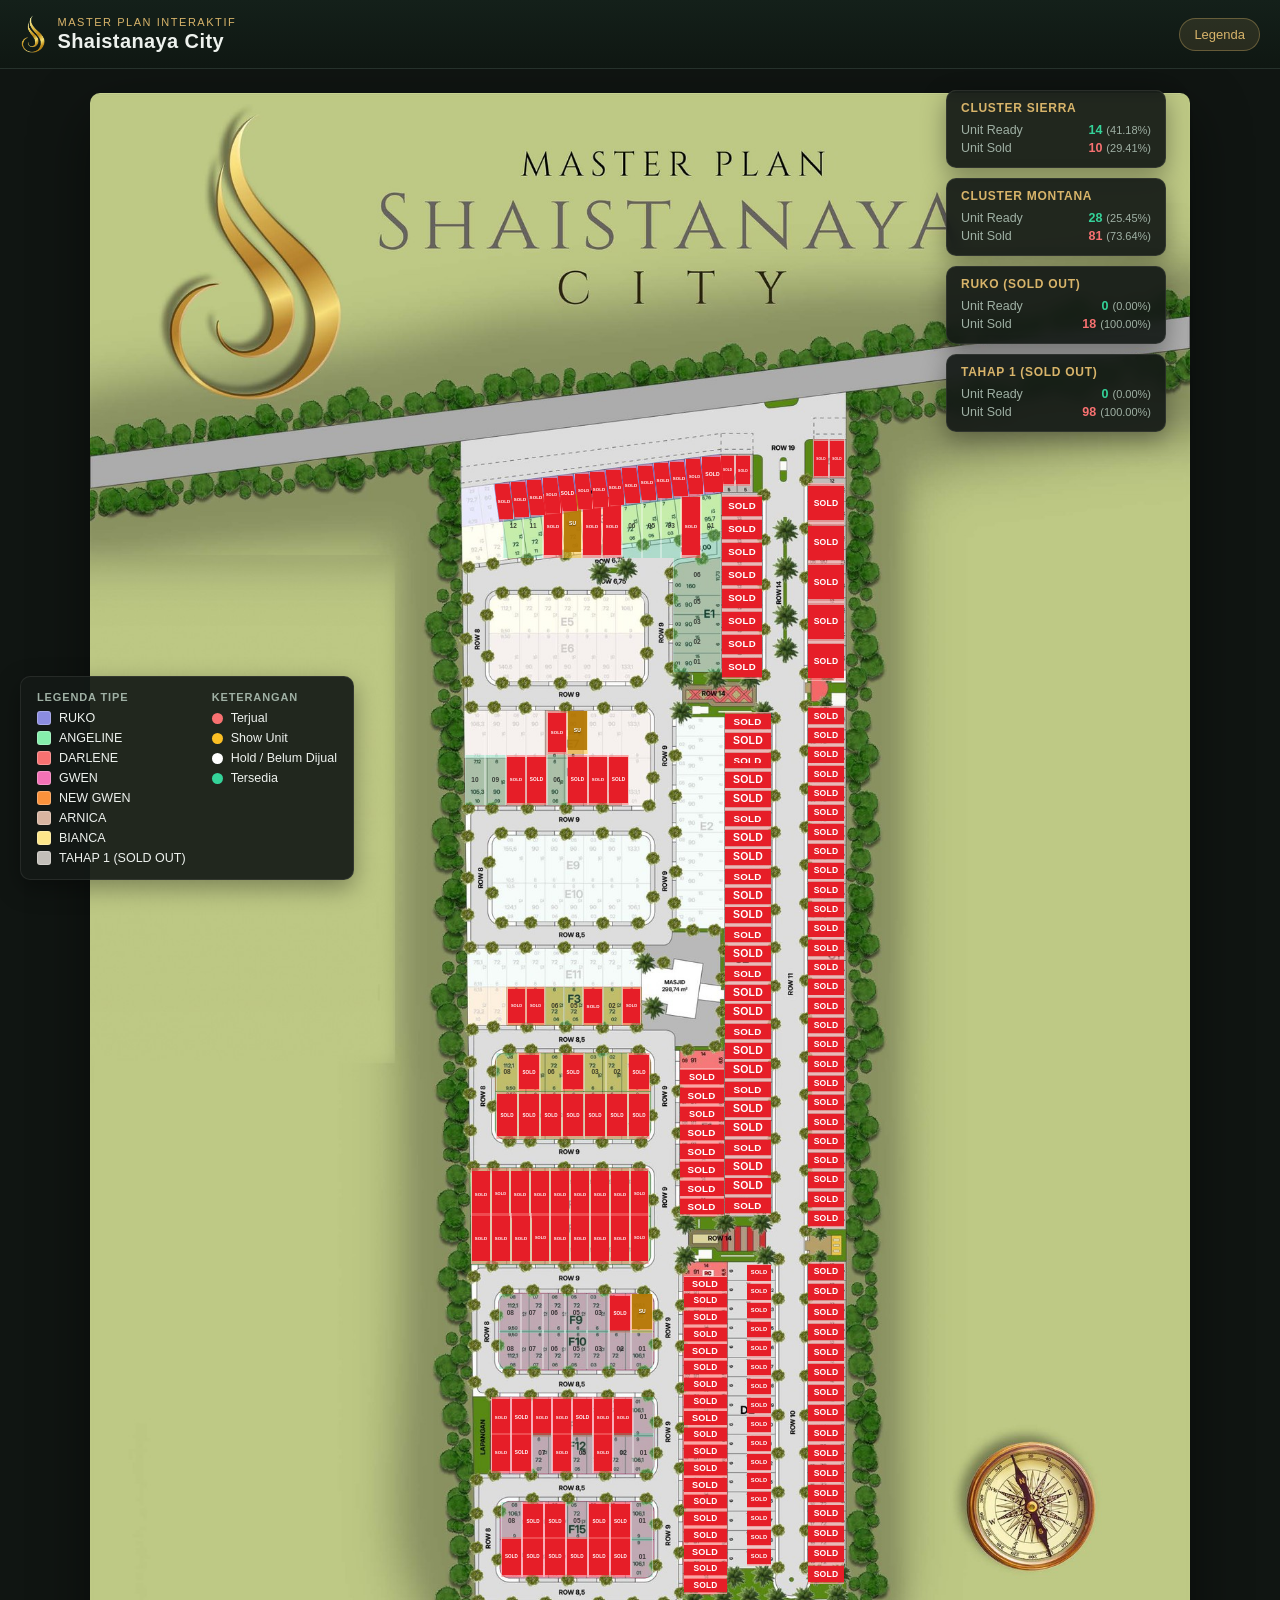
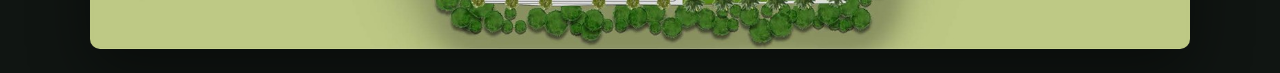
==== index.html @ dd3e8baa "Add front-view render photos to unit popups Adds a "render" field to the type catalog (scripts/gener" ====
<!doctype html>
<html lang="id">
<head>
<meta charset="utf-8" />
<meta name="viewport" content="width=device-width, initial-scale=1" />
<title>Master Plan Interaktif — Shaistanaya City</title>
<link rel="icon" type="image/png" sizes="32x32" href="assets/favicon-32.png" />
<link rel="icon" type="image/png" sizes="16x16" href="assets/favicon-16.png" />
<link rel="apple-touch-icon" sizes="180x180" href="assets/favicon-180.png" />
<link rel="stylesheet" href="css/style.css" />
</head>
<body>
  <header class="topbar">
    <div class="topbar__brand">
      <img class="topbar__logo" src="assets/logo-icon.png" alt="" width="28" height="44" />
      <div class="topbar__title">
        <span class="topbar__eyebrow">Master Plan Interaktif</span>
        <h1>Shaistanaya City</h1>
      </div>
    </div>
    <div class="topbar__actions">
      <button id="btn-legend" class="chip-btn" type="button">Legenda</button>
    </div>
  </header>

  <main class="stage" id="stage">
    <div class="stage__scroll">
      <div class="stage__inner" id="stage-inner">
        <img id="mp-image" class="mp-image" src="assets/masterplan.jpg" alt="Master Plan Shaistanaya City" draggable="false" />
        <div class="mp-overlay" id="mp-overlay"></div>
      </div>
    </div>

    <aside class="summary-panels" id="summary-panels"></aside>

    <div class="legend-panel" id="legend-panel">
      <div class="legend-panel__section">
        <h3>Legenda Tipe</h3>
        <div id="legend-types" class="legend-list"></div>
      </div>
      <div class="legend-panel__section">
        <h3>Keterangan</h3>
        <div class="legend-list">
          <div class="legend-row"><span class="dot dot--sold"></span> Terjual</div>
          <div class="legend-row"><span class="dot dot--hold"></span> Show Unit</div>
          <div class="legend-row"><span class="dot dot--unreleased"></span> Hold / Belum Dijual</div>
          <div class="legend-row"><span class="dot dot--ready"></span> Tersedia</div>
        </div>
      </div>
    </div>
  </main>

  <div class="unit-popup" id="unit-popup" hidden>
    <img class="unit-popup__render" id="up-render" alt="" hidden />
    <button class="unit-popup__close" id="unit-popup-close" type="button" aria-label="Tutup">&times;</button>
    <div class="unit-popup__head">
      <div>
        <div class="unit-popup__code" id="up-code">—</div>
        <div class="unit-popup__cluster" id="up-cluster">—</div>
      </div>
      <span class="status-badge" id="up-status">—</span>
    </div>
    <div class="unit-popup__type" id="up-type">—</div>
    <div class="unit-popup__addr" id="up-addr">—</div>
    <div class="unit-popup__prices" id="up-prices"></div>
  </div>
  <div class="unit-popup__backdrop" id="unit-popup-backdrop" hidden></div>

  <script src="js/data.js"></script>
  <script src="js/app.js"></script>
</body>
</html>
---- css/style.css ----
:root {
  --bg: #101512;
  --panel-bg: rgba(20, 26, 22, 0.92);
  --panel-border: rgba(255, 255, 255, 0.08);
  --text: #eef2ee;
  --muted: #9fb0a4;
  --ready: #34d399;
  --sold: #f87171;
  --hold: #fbbf24;
  --accent: #d8b46a;
  --radius: 10px;
  font-family: -apple-system, BlinkMacSystemFont, "Segoe UI", Roboto, Helvetica, Arial, sans-serif;
}

* { box-sizing: border-box; }

body {
  margin: 0;
  background: var(--bg);
  color: var(--text);
  min-height: 100vh;
}

.topbar {
  display: flex;
  align-items: center;
  justify-content: space-between;
  padding: 14px 20px;
  background: linear-gradient(180deg, #14201a, #0f1712);
  border-bottom: 1px solid var(--panel-border);
  position: sticky;
  top: 0;
  z-index: 40;
}

.topbar__brand {
  display: flex;
  align-items: center;
  gap: 12px;
  min-width: 0;
}

.topbar__logo {
  flex: none;
  height: 40px;
  width: auto;
}

.topbar__eyebrow {
  display: block;
  font-size: 11px;
  letter-spacing: 0.14em;
  text-transform: uppercase;
  color: var(--accent);
  margin-bottom: 2px;
}

.topbar__title h1 {
  margin: 0;
  font-size: 20px;
  font-weight: 700;
  letter-spacing: 0.02em;
}

.topbar__actions {
  display: flex;
  gap: 8px;
}

.chip-btn {
  background: rgba(216, 180, 106, 0.12);
  border: 1px solid rgba(216, 180, 106, 0.35);
  color: var(--accent);
  padding: 8px 14px;
  border-radius: 999px;
  font-size: 13px;
  cursor: pointer;
  text-decoration: none;
  white-space: nowrap;
}

.chip-btn--muted {
  background: transparent;
  border-color: var(--panel-border);
  color: var(--muted);
}

.stage {
  position: relative;
  display: flex;
  justify-content: center;
  padding: 24px;
}

.stage__scroll {
  display: flex;
  justify-content: center;
  width: 100%;
}

.stage__inner {
  position: relative;
  max-width: 1100px;
  width: 100%;
  line-height: 0;
  border-radius: var(--radius);
  overflow: hidden;
  box-shadow: 0 20px 60px rgba(0, 0, 0, 0.45);
}

.mp-image {
  display: block;
  width: 100%;
  height: auto;
  user-select: none;
}

.mp-overlay {
  position: absolute;
  inset: 0;
}

.mp-block {
  position: absolute;
  display: flex;
}

.mp-block[data-orientation="col"] {
  flex-direction: column;
}

.mp-unit {
  position: relative;
  flex: 1 1 0;
  cursor: pointer;
  border: 1px solid rgba(255, 255, 255, 0.35);
  background: rgba(255, 255, 255, 0.08);
  transition: filter 0.12s ease, transform 0.12s ease;
  display: flex;
  align-items: center;
  overflow: hidden;
  justify-content: center;
}

.mp-unit:hover {
  filter: brightness(1.35) saturate(1.2);
  z-index: 5;
}

.mp-unit__no {
  font-size: 6.5px;
  font-weight: 700;
  color: rgba(20, 20, 20, 0.75);
  pointer-events: none;
  line-height: 1;
}

.mp-unit--sold .mp-unit__no { display: none; }
.mp-unit--hold .mp-unit__no { display: none; }

.mp-unit__tag {
  position: absolute;
  inset: 0;
  display: flex;
  align-items: center;
  justify-content: center;
  pointer-events: none;
  font-weight: 800;
  letter-spacing: 0.02em;
  color: #fff;
  text-shadow: 0 1px 1px rgba(0,0,0,0.5);
  white-space: nowrap;
  overflow: hidden;
}

.mp-unit--sold {
  background: rgba(248, 113, 113, 0.55);
}
.mp-unit--sold .mp-unit__tag {
  width: 100%;
  height: 90%;
  align-self: center;
}
/* Stamped "SOLD" image asset (assets/sold-tag.png, cropped from a reference sticker
   sheet) instead of rendered text -- reads clearly at any size, including the very
   small unit cells on mobile, where 5-6px CSS text got too thin/cramped to read. */
.mp-unit__tag--img {
  /* SVG (not the raster PNG originally cropped from the reference sticker sheet)
     -- a bitmap downscaled to these very small cell sizes (some units render at
     under 20px) aliased unpredictably, making "SOLD" garble into noise on some
     cells depending on sub-pixel alignment. A vector redraw of the same design
     (bold white "SOLD" on solid red) stays crisp at any size. */
  background-image: url("../assets/sold-tag.svg");
  background-repeat: no-repeat;
  background-position: center;
  /* "contain" (not stretched to 100% 100%) -- the source is a fixed landscape
     banner, and stretching it to fill narrow/tall cells squashed the text into
     an unreadable vertical smear. Keeping its own aspect ratio and matching the
     surrounding fill to its own red means it still reads as one continuous
     label even where it doesn't fill the whole cell. */
  background-size: contain;
  background-color: #e61e28;
}

.mp-unit--hold {
  background: rgba(251, 191, 36, 0.5);
}
.mp-unit--hold .mp-unit__tag {
  font-size: 5px;
  background: rgba(180, 120, 6, 0.92);
  width: 100%;
  height: 90%;
}

/* "Belum Dijual" units: fully inert, no overlay/number/popup -- reads exactly like an
   untouched part of the source drawing (e.g. E2), not a marked, clickable unit. */
.mp-unit--unreleased {
  background: transparent;
  border-color: transparent;
}
.mp-unit--unreleased:hover { filter: none; }
.mp-unit--unreleased .mp-unit__no { display: none; }
.mp-unit--unreleased .mp-unit__tag { display: none; }

.mp-unit--tersedia {
  background: rgba(52, 211, 153, 0.28);
}

.mp-block[data-orientation="row"] .mp-unit { border-top: none; border-bottom: none; }
.mp-block[data-orientation="col"] .mp-unit { border-left: none; border-right: none; }

/* Summary panels, top-right like the reference screenshots.
   position: fixed (not absolute) so it stays on screen while the page/map is
   scrolled, instead of scrolling away with the rest of the content. */
.summary-panels {
  position: fixed;
  top: 90px;
  right: max(24px, calc(50% - 550px + 24px));
  display: flex;
  flex-direction: column;
  gap: 10px;
  z-index: 20;
  pointer-events: none;
}

.summary-card {
  pointer-events: auto;
  background: var(--panel-bg);
  border: 1px solid var(--panel-border);
  border-radius: var(--radius);
  padding: 10px 14px;
  min-width: 220px;
  backdrop-filter: blur(6px);
  box-shadow: 0 8px 24px rgba(0,0,0,0.35);
}

.summary-card__title {
  font-size: 12px;
  font-weight: 700;
  letter-spacing: 0.06em;
  text-transform: uppercase;
  color: var(--accent);
  margin-bottom: 6px;
}

.summary-row {
  display: flex;
  align-items: center;
  justify-content: space-between;
  font-size: 12.5px;
  padding: 2px 0;
}

.summary-row__label { color: var(--muted); }
.summary-row__value { font-weight: 700; }
.summary-row__value.ready { color: var(--ready); }
.summary-row__value.sold { color: var(--sold); }
.summary-row__value.hold { color: var(--hold); }
.summary-row__pct { color: var(--muted); font-weight: 400; margin-left: 4px; font-size: 11px; }

/* Legend panel */
.legend-panel {
  position: fixed;
  left: 20px;
  bottom: 20px;
  background: var(--panel-bg);
  border: 1px solid var(--panel-border);
  border-radius: var(--radius);
  padding: 14px 16px;
  display: flex;
  gap: 26px;
  z-index: 30;
  box-shadow: 0 8px 24px rgba(0,0,0,0.35);
  max-width: calc(100vw - 40px);
  overflow-x: auto;
}

.legend-panel.is-hidden { display: none; }

.legend-panel h3 {
  margin: 0 0 8px;
  font-size: 11px;
  letter-spacing: 0.08em;
  text-transform: uppercase;
  color: var(--muted);
}

.legend-list {
  display: flex;
  flex-direction: column;
  gap: 6px;
}

.legend-row {
  display: flex;
  align-items: center;
  gap: 8px;
  font-size: 12.5px;
  white-space: nowrap;
}

.legend-row .swatch {
  width: 14px;
  height: 14px;
  border-radius: 3px;
  border: 1px solid rgba(255,255,255,0.25);
  flex: none;
}

.dot {
  width: 11px;
  height: 11px;
  border-radius: 50%;
  flex: none;
  display: inline-block;
}
.dot--sold { background: var(--sold); }
.dot--hold { background: var(--hold); }
.dot--unreleased { background: #ffffff; border: 1px solid rgba(255,255,255,0.4); }
.dot--ready { background: var(--ready); }

/* Unit popup */
.unit-popup__backdrop {
  position: fixed;
  inset: 0;
  background: rgba(0,0,0,0.45);
  z-index: 49;
}

.unit-popup {
  position: fixed;
  z-index: 50;
  top: 50%;
  left: 50%;
  transform: translate(-50%, -50%);
  width: 320px;
  max-width: calc(100vw - 32px);
  max-height: calc(100vh - 32px);
  overflow-y: auto;
  background: #ffffff;
  color: #1c2420;
  border-radius: 14px;
  padding: 18px;
  box-shadow: 0 24px 60px rgba(0,0,0,0.5);
}

.unit-popup__render {
  display: block;
  width: calc(100% + 36px);
  height: 170px;
  object-fit: cover;
  margin: -18px -18px 14px;
  border-radius: 14px 14px 0 0;
}
.unit-popup__render[hidden] { display: none; }

.unit-popup__close {
  position: absolute;
  top: 10px;
  right: 12px;
  width: 28px;
  height: 28px;
  display: flex;
  align-items: center;
  justify-content: center;
  border: none;
  border-radius: 50%;
  background: rgba(255, 255, 255, 0.85);
  backdrop-filter: blur(2px);
  font-size: 20px;
  line-height: 1;
  cursor: pointer;
  color: #4a544e;
}

.unit-popup__head {
  display: flex;
  align-items: flex-start;
  justify-content: space-between;
  gap: 10px;
  /* Room for the close button, which floats top-right (position:absolute) --
     without this the status badge runs underneath it when there's no render
     image pushing the header down. */
  padding-right: 26px;
  margin-bottom: 6px;
}

.unit-popup__code {
  font-size: 19px;
  font-weight: 800;
}

.unit-popup__cluster {
  font-size: 11.5px;
  color: #7c8a80;
  letter-spacing: 0.04em;
  text-transform: uppercase;
  margin-top: 2px;
}

.status-badge {
  padding: 4px 12px;
  border-radius: 999px;
  font-size: 11px;
  font-weight: 700;
  white-space: nowrap;
  color: #fff;
}
.status-badge--tersedia { background: var(--ready); }
.status-badge--sold { background: var(--sold); }
.status-badge--hold { background: var(--hold); color: #4a3400; }

.unit-popup__type {
  font-weight: 700;
  font-size: 14.5px;
  margin: 8px 0 2px;
}

.unit-popup__addr {
  font-size: 12.5px;
  color: #626f66;
  padding-left: 18px;
  position: relative;
  margin-bottom: 12px;
}
.unit-popup__addr::before {
  content: "\1F4CD";
  position: absolute;
  left: 0;
  top: 0;
  font-size: 11px;
}

.unit-popup__prices {
  display: grid;
  grid-template-columns: repeat(auto-fit, minmax(120px, 1fr));
  gap: 8px;
}

.price-box {
  border: 1px solid #e4e9e5;
  border-radius: 10px;
  padding: 8px 10px;
  text-align: center;
}

.price-box__label {
  font-size: 10.5px;
  color: #7c8a80;
  text-transform: uppercase;
  letter-spacing: 0.04em;
  margin-bottom: 2px;
}

.price-box__value {
  font-size: 14px;
  font-weight: 800;
  color: #1c2420;
}

.price-box__note {
  grid-column: 1 / -1;
  font-size: 11.5px;
  color: #8a958e;
  text-align: center;
}

@media (max-width: 860px) {
  .stage {
    flex-direction: column;
    padding: 12px 0 12px 12px;
    align-items: stretch;
  }

  /* The map has ~260 small clickable units -- shrinking it to the viewport width
     makes them untappable. Instead give it a sane minimum size and let the user
     pan it horizontally (pinch-zoom still works natively on top of this). */
  .stage__inner {
    min-width: 640px;
    max-width: none;
    border-radius: var(--radius) 0 0 var(--radius);
  }
  .stage__scroll {
    justify-content: flex-start;
    overflow-x: auto;
    -webkit-overflow-scrolling: touch;
    padding-right: 12px;
  }

  /* Sticky (not static) so the summary cards stay visible right below the
     topbar while the map/legend below are scrolled, instead of scrolling
     out of view. */
  .summary-panels {
    position: sticky;
    top: 66px;
    order: -1;
    padding: 8px 12px 10px;
    display: grid;
    grid-template-columns: 1fr 1fr;
    gap: 8px;
    background: var(--bg);
    z-index: 25;
    box-shadow: 0 6px 10px -6px rgba(0, 0, 0, 0.5);
  }
  .summary-card { min-width: 0; padding: 8px 10px; }
  .summary-card__title { font-size: 10.5px; margin-bottom: 4px; }
  .summary-row { font-size: 11.5px; }
  .summary-row__pct { font-size: 10px; }

  .legend-panel {
    position: static;
    margin: 12px 16px 0;
    max-width: none;
    flex-wrap: wrap;
    gap: 16px;
  }
}
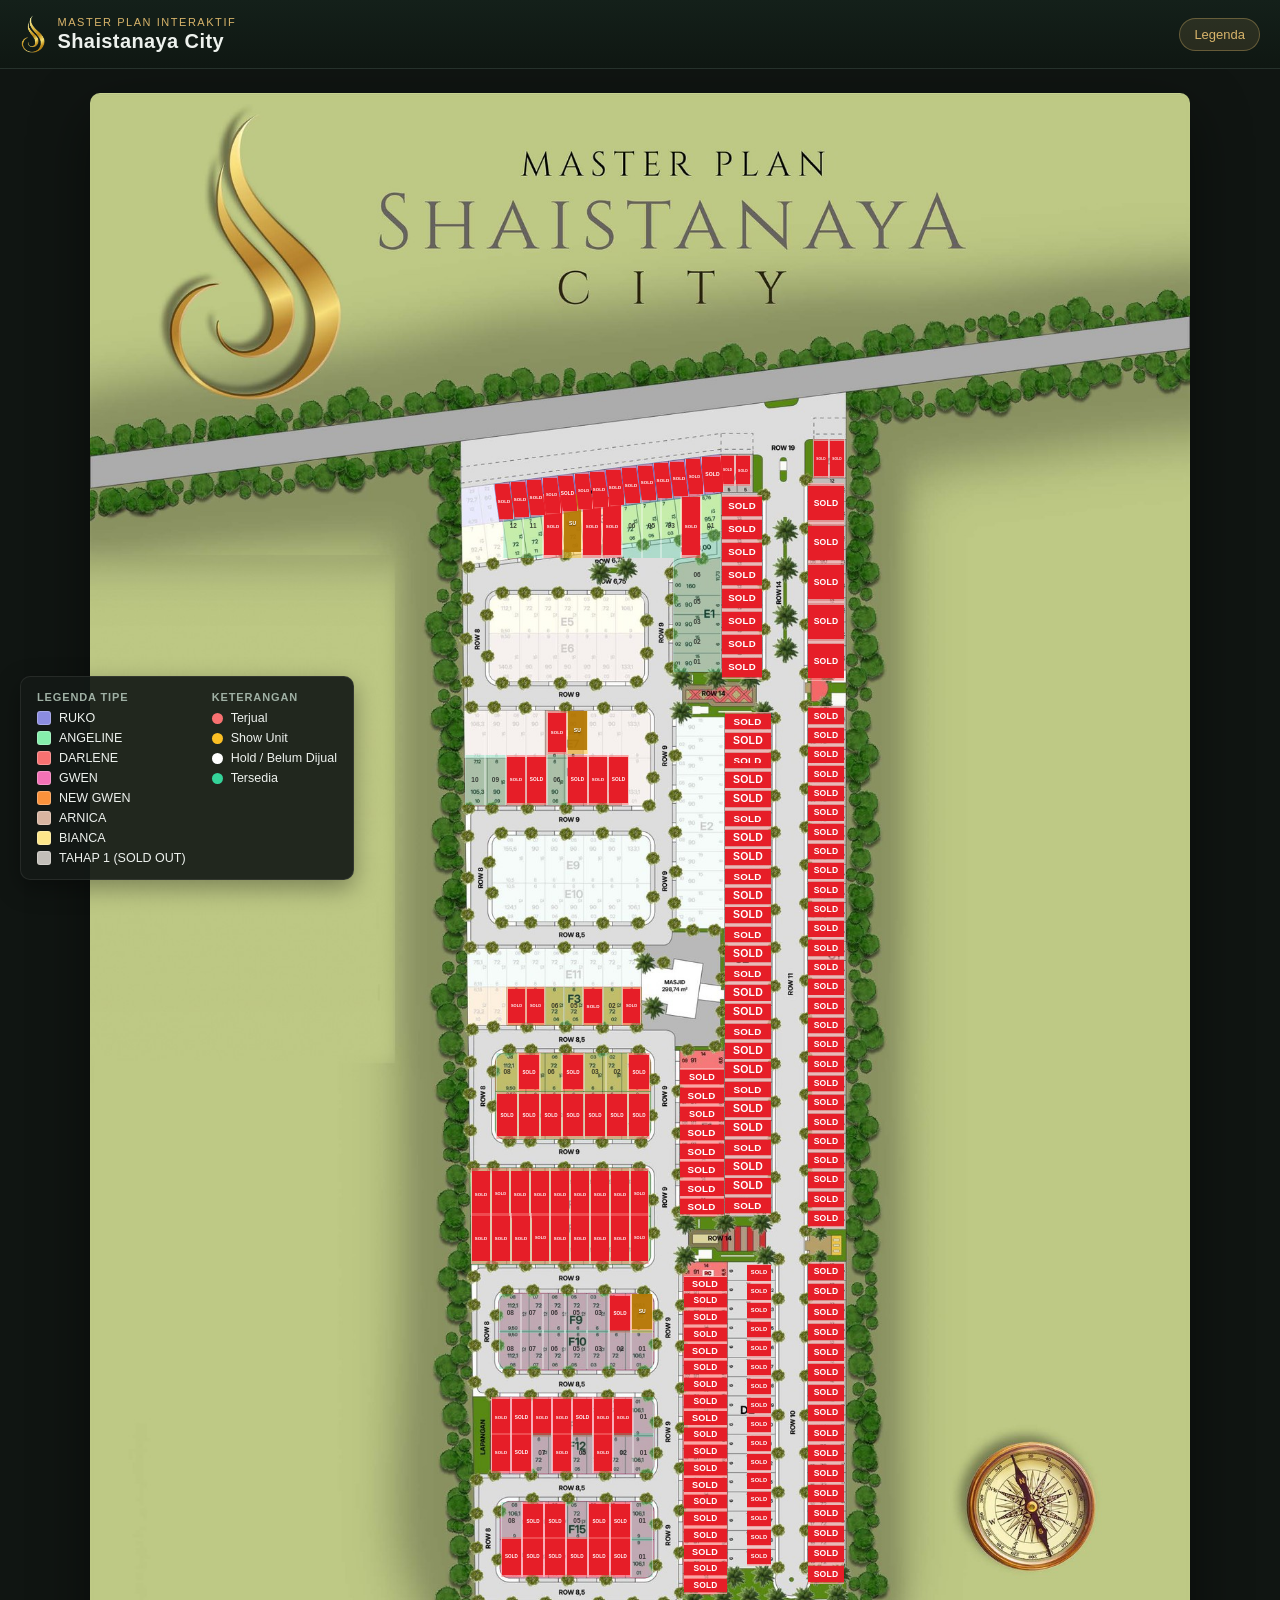
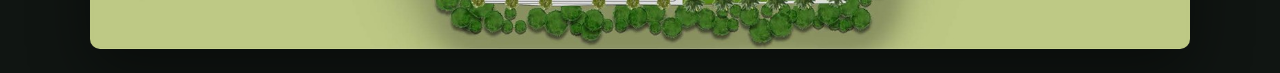
==== commit e7d2bcaa: "Remove the Ready/Sold summary panels Drop the summary-panels aside, its renderSummary() logic, and a" ====
--- a/index.html
+++ b/index.html
@@ -30,8 +30,6 @@
         <div class="mp-overlay" id="mp-overlay"></div>
       </div>
     </div>
-
-    <aside class="summary-panels" id="summary-panels"></aside>
 
     <div class="legend-panel" id="legend-panel">
       <div class="legend-panel__section">
--- a/css/style.css
+++ b/css/style.css
@@ -229,55 +229,6 @@
 .mp-block[data-orientation="row"] .mp-unit { border-top: none; border-bottom: none; }
 .mp-block[data-orientation="col"] .mp-unit { border-left: none; border-right: none; }
 
-/* Summary panels, top-right like the reference screenshots.
-   position: fixed (not absolute) so it stays on screen while the page/map is
-   scrolled, instead of scrolling away with the rest of the content. */
-.summary-panels {
-  position: fixed;
-  top: 90px;
-  right: max(24px, calc(50% - 550px + 24px));
-  display: flex;
-  flex-direction: column;
-  gap: 10px;
-  z-index: 20;
-  pointer-events: none;
-}
-
-.summary-card {
-  pointer-events: auto;
-  background: var(--panel-bg);
-  border: 1px solid var(--panel-border);
-  border-radius: var(--radius);
-  padding: 10px 14px;
-  min-width: 220px;
-  backdrop-filter: blur(6px);
-  box-shadow: 0 8px 24px rgba(0,0,0,0.35);
-}
-
-.summary-card__title {
-  font-size: 12px;
-  font-weight: 700;
-  letter-spacing: 0.06em;
-  text-transform: uppercase;
-  color: var(--accent);
-  margin-bottom: 6px;
-}
-
-.summary-row {
-  display: flex;
-  align-items: center;
-  justify-content: space-between;
-  font-size: 12.5px;
-  padding: 2px 0;
-}
-
-.summary-row__label { color: var(--muted); }
-.summary-row__value { font-weight: 700; }
-.summary-row__value.ready { color: var(--ready); }
-.summary-row__value.sold { color: var(--sold); }
-.summary-row__value.hold { color: var(--hold); }
-.summary-row__pct { color: var(--muted); font-weight: 400; margin-left: 4px; font-size: 11px; }
-
 /* Legend panel */
 .legend-panel {
   position: fixed;
@@ -369,6 +320,12 @@
   width: calc(100% + 36px);
   height: 170px;
   object-fit: cover;
+  /* Bias the crop toward the top: the source photos are portrait-ish (roofline
+     near the top, driveway/cars as filler at the bottom), and object-fit's
+     default center crop was cutting into the 2nd floor to make room for the
+     wide-short popup frame. Cropping from the bottom (driveway/foreground)
+     instead keeps the whole house facade in frame. */
+  object-position: top;
   margin: -18px -18px 14px;
   border-radius: 14px 14px 0 0;
 }
@@ -507,26 +464,6 @@
     padding-right: 12px;
   }
 
-  /* Sticky (not static) so the summary cards stay visible right below the
-     topbar while the map/legend below are scrolled, instead of scrolling
-     out of view. */
-  .summary-panels {
-    position: sticky;
-    top: 66px;
-    order: -1;
-    padding: 8px 12px 10px;
-    display: grid;
-    grid-template-columns: 1fr 1fr;
-    gap: 8px;
-    background: var(--bg);
-    z-index: 25;
-    box-shadow: 0 6px 10px -6px rgba(0, 0, 0, 0.5);
-  }
-  .summary-card { min-width: 0; padding: 8px 10px; }
-  .summary-card__title { font-size: 10.5px; margin-bottom: 4px; }
-  .summary-row { font-size: 11.5px; }
-  .summary-row__pct { font-size: 10px; }
-
   .legend-panel {
     position: static;
     margin: 12px 16px 0;
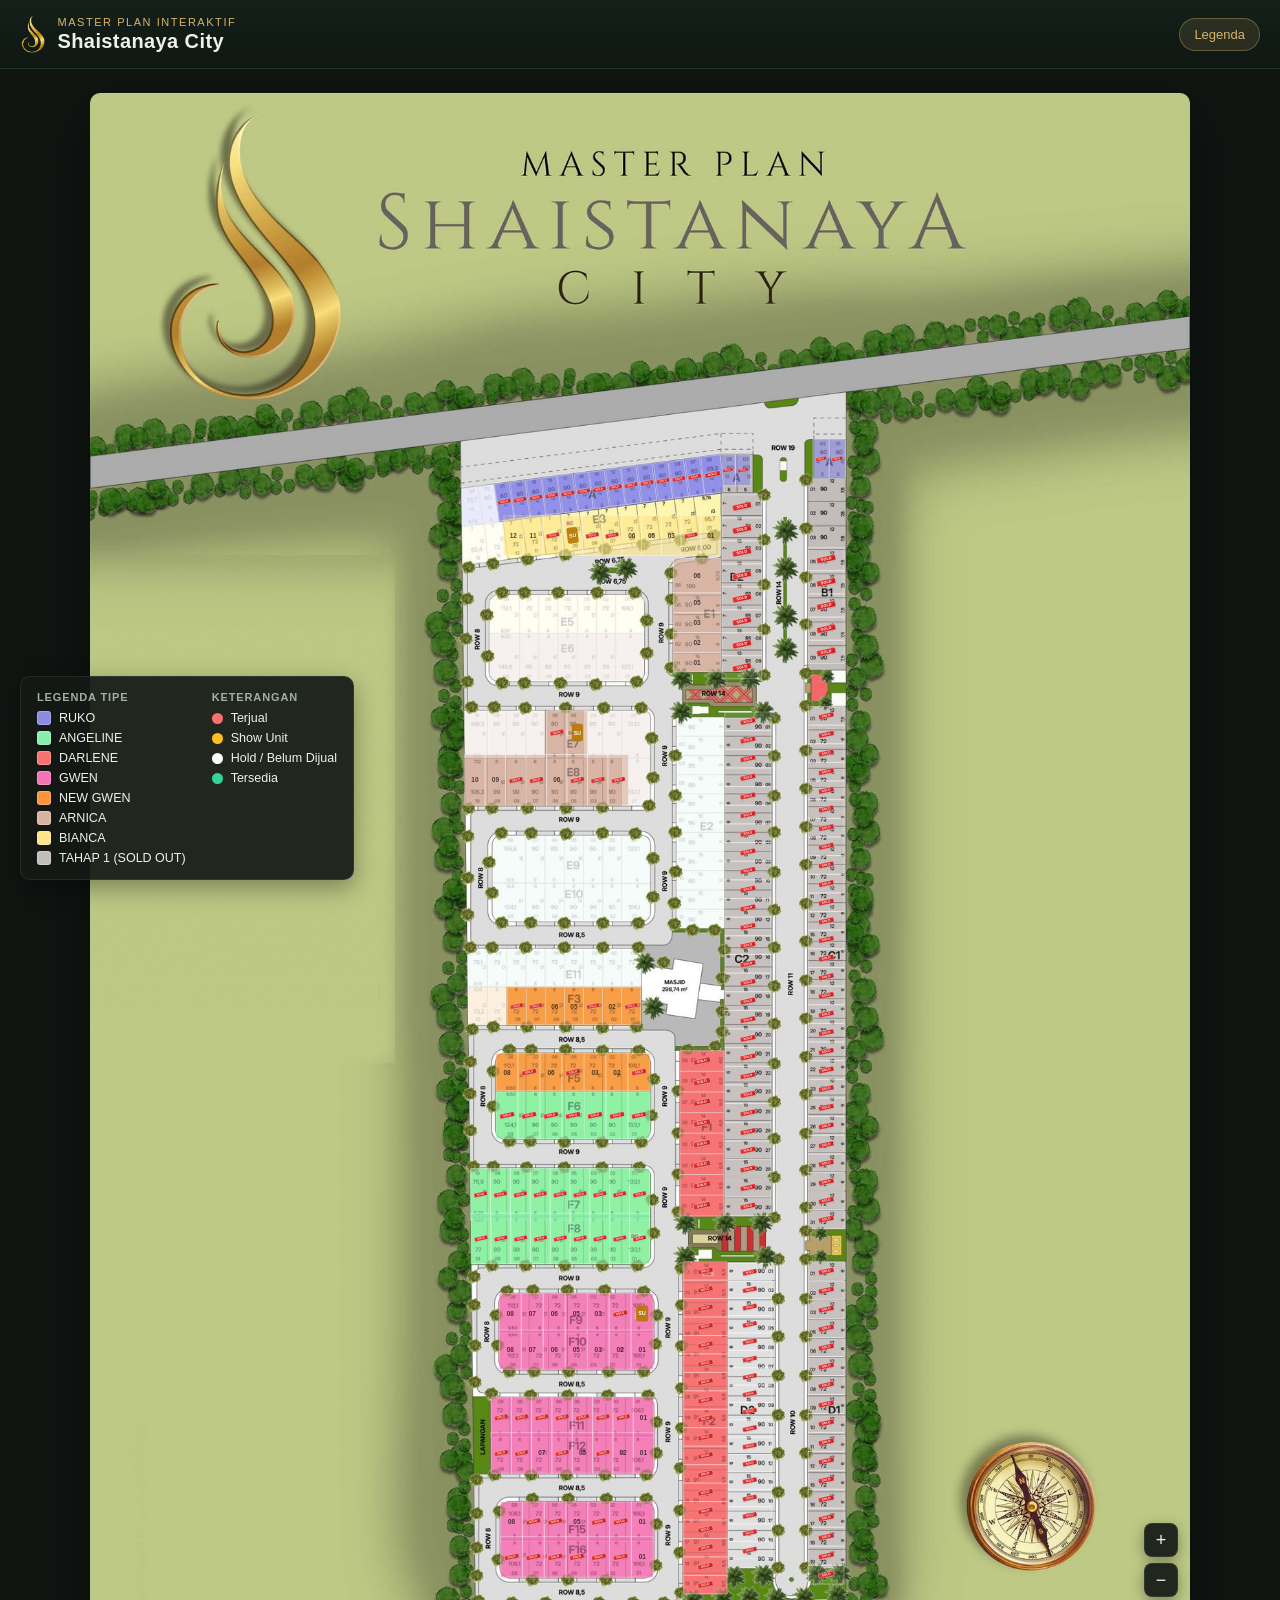
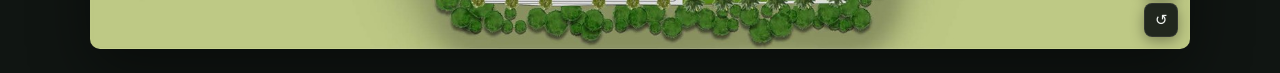
==== commit 956f1e43: "Convert unit overlay to real SVG with pan & zoom The unit boxes, numbers, SOLD/Show-Unit tags and fa" ====
--- a/index.html
+++ b/index.html
@@ -26,8 +26,15 @@
   <main class="stage" id="stage">
     <div class="stage__scroll">
       <div class="stage__inner" id="stage-inner">
-        <img id="mp-image" class="mp-image" src="assets/masterplan.jpg" alt="Master Plan Shaistanaya City" draggable="false" />
-        <div class="mp-overlay" id="mp-overlay"></div>
+        <div class="zoom-target" id="zoom-target">
+          <img id="mp-image" class="mp-image" src="assets/masterplan.jpg" alt="Master Plan Shaistanaya City" draggable="false" />
+          <svg id="mp-overlay" class="mp-overlay" viewBox="0 0 2381 3368" preserveAspectRatio="none"></svg>
+        </div>
+        <div class="zoom-controls" id="zoom-controls">
+          <button type="button" id="zoom-in" aria-label="Perbesar">+</button>
+          <button type="button" id="zoom-out" aria-label="Perkecil">&minus;</button>
+          <button type="button" id="zoom-reset" aria-label="Reset tampilan">&#8634;</button>
+        </div>
       </div>
     </div>
 
--- a/css/style.css
+++ b/css/style.css
@@ -106,6 +106,26 @@
   border-radius: var(--radius);
   overflow: hidden;
   box-shadow: 0 20px 60px rgba(0, 0, 0, 0.45);
+  /* We drive pan/pinch-zoom ourselves via Pointer Events (see js/app.js) --
+     touch-action:none stops the browser's own touch scroll/pinch-zoom from
+     fighting our JS for the same gesture. */
+  touch-action: none;
+  cursor: grab;
+  user-select: none;
+}
+.stage__inner.is-panning { cursor: grabbing; }
+
+/* Transformed (translate + scale) as one unit by the pan/zoom controller --
+   both the raster background photo and the SVG overlay stay perfectly in
+   sync since they're siblings inside this wrapper, sized identically. The
+   wrapper's own layout size (and therefore .stage__inner's clipping
+   viewport) is unaffected by the transform, since CSS transforms never
+   change layout/box size -- only paint position -- which is exactly the
+   "fixed viewport, scrollable/zoomable content" behavior pan/zoom needs. */
+.zoom-target {
+  position: relative;
+  transform-origin: 0 0;
+  will-change: transform;
 }
 
 .mp-image {
@@ -113,121 +133,119 @@
   width: 100%;
   height: auto;
   user-select: none;
-}
-
+  pointer-events: none;
+}
+
+/* Real SVG overlay (viewBox = the source image's native pixel size) instead of
+   an HTML div positioned with percentages -- unit boxes/tags/numbers are now
+   vector shapes that stay crisp at any zoom level instead of the old
+   percentage-positioned HTML overlay, which was fine unzoomed but never
+   needed to render sharp at 4-6x magnification before. */
 .mp-overlay {
   position: absolute;
   inset: 0;
-}
-
-.mp-block {
-  position: absolute;
-  display: flex;
-}
-
-.mp-block[data-orientation="col"] {
-  flex-direction: column;
-}
-
-.mp-unit {
-  position: relative;
-  flex: 1 1 0;
-  cursor: pointer;
-  border: 1px solid rgba(255, 255, 255, 0.35);
-  background: rgba(255, 255, 255, 0.08);
-  transition: filter 0.12s ease, transform 0.12s ease;
-  display: flex;
-  align-items: center;
-  overflow: hidden;
-  justify-content: center;
-}
-
-.mp-unit:hover {
+  display: block;
+  width: 100%;
+  height: 100%;
+}
+
+.mp-unit { cursor: pointer; }
+
+.mp-unit__cell {
+  fill: rgba(255, 255, 255, 0.08);
+  stroke: rgba(255, 255, 255, 0.35);
+  stroke-width: 2.2;
+  transition: filter 0.12s ease;
+}
+
+.mp-unit:hover .mp-unit__cell {
   filter: brightness(1.35) saturate(1.2);
-  z-index: 5;
 }
 
 .mp-unit__no {
-  font-size: 6.5px;
+  font-size: 14px;
   font-weight: 700;
-  color: rgba(20, 20, 20, 0.75);
+  fill: rgba(20, 20, 20, 0.75);
   pointer-events: none;
-  line-height: 1;
+  text-anchor: middle;
+  dominant-baseline: central;
 }
 
 .mp-unit--sold .mp-unit__no { display: none; }
 .mp-unit--hold .mp-unit__no { display: none; }
 
-.mp-unit__tag {
+.mp-unit__tag,
+.mp-unit__tag--img {
+  pointer-events: none;
+}
+
+.mp-unit__tag-bg {
+  /* Hold/"Show Unit" badge fill -- the SOLD stamp is its own image asset
+     (assets/sold-tag.svg) and doesn't use this class. */
+  fill: rgba(180, 120, 6, 0.92);
+}
+
+.mp-unit__tag-text {
+  font-size: 11px;
+  font-weight: 800;
+  letter-spacing: 0.02em;
+  fill: #fff;
+  text-anchor: middle;
+  dominant-baseline: central;
+}
+
+/* "Belum Dijual" units: fully inert, no overlay/number/popup -- reads exactly like an
+   untouched part of the source drawing (e.g. E2), not a marked, clickable unit. */
+.mp-unit--unreleased .mp-unit__cell {
+  fill: transparent;
+  stroke: transparent;
+}
+.mp-unit--unreleased:hover .mp-unit__cell { filter: none; }
+
+/* Community facility marker (mosque, etc.) -- transparent by default so the printed
+   building label/roofline on the base image stays readable, with a soft gold highlight
+   on hover/tap to show it's clickable. Rendered as a real polygon (from data's
+   clipPath points) when the building's footprint is irregular, or a plain rect
+   otherwise -- not a masked rectangle. */
+.mp-facility {
+  cursor: pointer;
+  fill: rgba(216, 180, 106, 0);
+  transition: fill 0.12s ease, filter 0.12s ease;
+}
+.mp-facility:hover,
+.mp-facility:active {
+  fill: rgba(216, 180, 106, 0.32);
+  filter: brightness(1.1);
+}
+
+/* Zoom controls (+/-/reset), floating over the bottom-right corner of the map. */
+.zoom-controls {
   position: absolute;
-  inset: 0;
+  right: 12px;
+  bottom: 12px;
+  z-index: 20;
+  display: flex;
+  flex-direction: column;
+  gap: 6px;
+}
+
+.zoom-controls button {
+  width: 34px;
+  height: 34px;
   display: flex;
   align-items: center;
   justify-content: center;
-  pointer-events: none;
-  font-weight: 800;
-  letter-spacing: 0.02em;
-  color: #fff;
-  text-shadow: 0 1px 1px rgba(0,0,0,0.5);
-  white-space: nowrap;
-  overflow: hidden;
-}
-
-.mp-unit--sold {
-  background: rgba(248, 113, 113, 0.55);
-}
-.mp-unit--sold .mp-unit__tag {
-  width: 100%;
-  height: 90%;
-  align-self: center;
-}
-/* Stamped "SOLD" image asset (assets/sold-tag.png, cropped from a reference sticker
-   sheet) instead of rendered text -- reads clearly at any size, including the very
-   small unit cells on mobile, where 5-6px CSS text got too thin/cramped to read. */
-.mp-unit__tag--img {
-  /* SVG (not the raster PNG originally cropped from the reference sticker sheet)
-     -- a bitmap downscaled to these very small cell sizes (some units render at
-     under 20px) aliased unpredictably, making "SOLD" garble into noise on some
-     cells depending on sub-pixel alignment. A vector redraw of the same design
-     (bold white "SOLD" on solid red) stays crisp at any size. */
-  background-image: url("../assets/sold-tag.svg");
-  background-repeat: no-repeat;
-  background-position: center;
-  /* "contain" (not stretched to 100% 100%) -- the source is a fixed landscape
-     banner, and stretching it to fill narrow/tall cells squashed the text into
-     an unreadable vertical smear. Keeping its own aspect ratio and matching the
-     surrounding fill to its own red means it still reads as one continuous
-     label even where it doesn't fill the whole cell. */
-  background-size: contain;
-  background-color: #e61e28;
-}
-
-.mp-unit--hold {
-  background: rgba(251, 191, 36, 0.5);
-}
-.mp-unit--hold .mp-unit__tag {
-  font-size: 5px;
-  background: rgba(180, 120, 6, 0.92);
-  width: 100%;
-  height: 90%;
-}
-
-/* "Belum Dijual" units: fully inert, no overlay/number/popup -- reads exactly like an
-   untouched part of the source drawing (e.g. E2), not a marked, clickable unit. */
-.mp-unit--unreleased {
-  background: transparent;
-  border-color: transparent;
-}
-.mp-unit--unreleased:hover { filter: none; }
-.mp-unit--unreleased .mp-unit__no { display: none; }
-.mp-unit--unreleased .mp-unit__tag { display: none; }
-
-.mp-unit--tersedia {
-  background: rgba(52, 211, 153, 0.28);
-}
-
-.mp-block[data-orientation="row"] .mp-unit { border-top: none; border-bottom: none; }
-.mp-block[data-orientation="col"] .mp-unit { border-left: none; border-right: none; }
+  border-radius: 8px;
+  border: 1px solid var(--panel-border);
+  background: var(--panel-bg);
+  color: var(--text);
+  font-size: 18px;
+  line-height: 1;
+  cursor: pointer;
+  box-shadow: 0 4px 14px rgba(0, 0, 0, 0.35);
+}
+.zoom-controls button:active { transform: scale(0.94); }
+.zoom-controls #zoom-reset { font-size: 15px; }
 
 /* Legend panel */
 .legend-panel {
@@ -449,19 +467,13 @@
     align-items: stretch;
   }
 
-  /* The map has ~260 small clickable units -- shrinking it to the viewport width
-     makes them untappable. Instead give it a sane minimum size and let the user
-     pan it horizontally (pinch-zoom still works natively on top of this). */
+  /* The map has ~260 small clickable units -- too small to tap reliably at full-width
+     on a phone. Our own pinch-to-zoom (js/app.js) handles that now, so the map just
+     fills the viewport width and the user pinches/double-tap-drags in to tap a unit,
+     instead of the old forced-min-width + horizontal-scroll workaround. */
   .stage__inner {
-    min-width: 640px;
     max-width: none;
-    border-radius: var(--radius) 0 0 var(--radius);
-  }
-  .stage__scroll {
-    justify-content: flex-start;
-    overflow-x: auto;
-    -webkit-overflow-scrolling: touch;
-    padding-right: 12px;
+    border-radius: var(--radius);
   }
 
   .legend-panel {
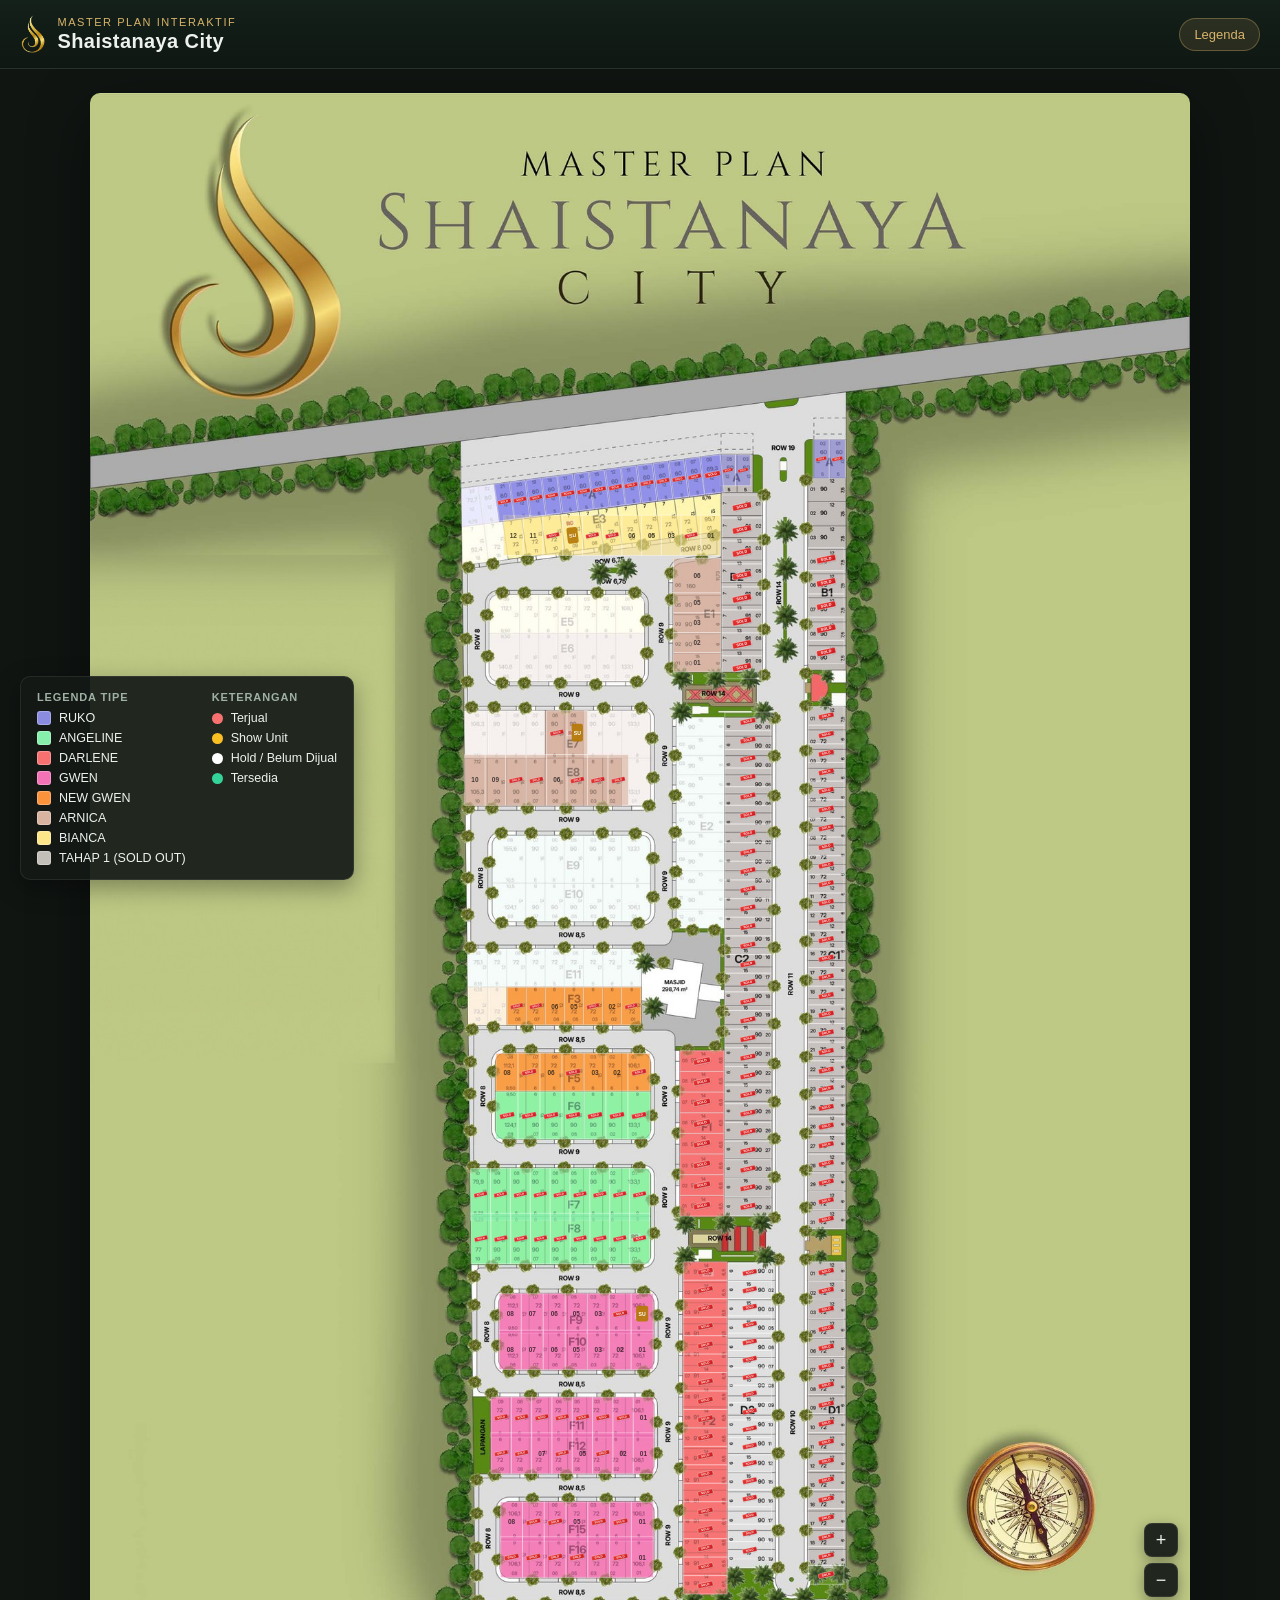
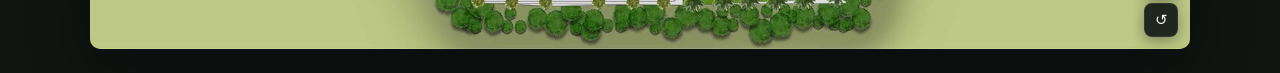
==== commit f07a84b6: "Remove price display from unit popup Owner asked to drop the price section (the "Harga Jual" box and" ====
--- a/index.html
+++ b/index.html
@@ -67,7 +67,6 @@
     </div>
     <div class="unit-popup__type" id="up-type">—</div>
     <div class="unit-popup__addr" id="up-addr">—</div>
-    <div class="unit-popup__prices" id="up-prices"></div>
   </div>
   <div class="unit-popup__backdrop" id="unit-popup-backdrop" hidden></div>
 
--- a/css/style.css
+++ b/css/style.css
@@ -115,17 +115,18 @@
 }
 .stage__inner.is-panning { cursor: grabbing; }
 
-/* Transformed (translate + scale) as one unit by the pan/zoom controller --
-   both the raster background photo and the SVG overlay stay perfectly in
-   sync since they're siblings inside this wrapper, sized identically. The
-   wrapper's own layout size (and therefore .stage__inner's clipping
-   viewport) is unaffected by the transform, since CSS transforms never
-   change layout/box size -- only paint position -- which is exactly the
-   "fixed viewport, scrollable/zoomable content" behavior pan/zoom needs. */
+/* Resized (real width/height, not a CSS transform scale) and translated as one unit
+   by the pan/zoom controller -- both the raster background photo and the SVG
+   overlay stay perfectly in sync since they're siblings sized relative to this
+   wrapper. Zoom deliberately isn't done via `transform: scale()`: on mobile
+   Chromium/WebKit a transform-scaled layer can get rasterized into a bitmap
+   cached at the scale it was promoted at, so the SVG's vector shapes went
+   blurry after a pinch/wheel-zoom until something else forced a repaint.
+   Resizing the actual box makes the browser paint the SVG at its true target
+   resolution every time. No `will-change: transform` here for the same reason
+   -- it invites exactly that kind of premature layer promotion/caching. */
 .zoom-target {
   position: relative;
-  transform-origin: 0 0;
-  will-change: transform;
 }
 
 .mp-image {
@@ -426,40 +427,6 @@
   font-size: 11px;
 }
 
-.unit-popup__prices {
-  display: grid;
-  grid-template-columns: repeat(auto-fit, minmax(120px, 1fr));
-  gap: 8px;
-}
-
-.price-box {
-  border: 1px solid #e4e9e5;
-  border-radius: 10px;
-  padding: 8px 10px;
-  text-align: center;
-}
-
-.price-box__label {
-  font-size: 10.5px;
-  color: #7c8a80;
-  text-transform: uppercase;
-  letter-spacing: 0.04em;
-  margin-bottom: 2px;
-}
-
-.price-box__value {
-  font-size: 14px;
-  font-weight: 800;
-  color: #1c2420;
-}
-
-.price-box__note {
-  grid-column: 1 / -1;
-  font-size: 11.5px;
-  color: #8a958e;
-  text-align: center;
-}
-
 @media (max-width: 860px) {
   .stage {
     flex-direction: column;
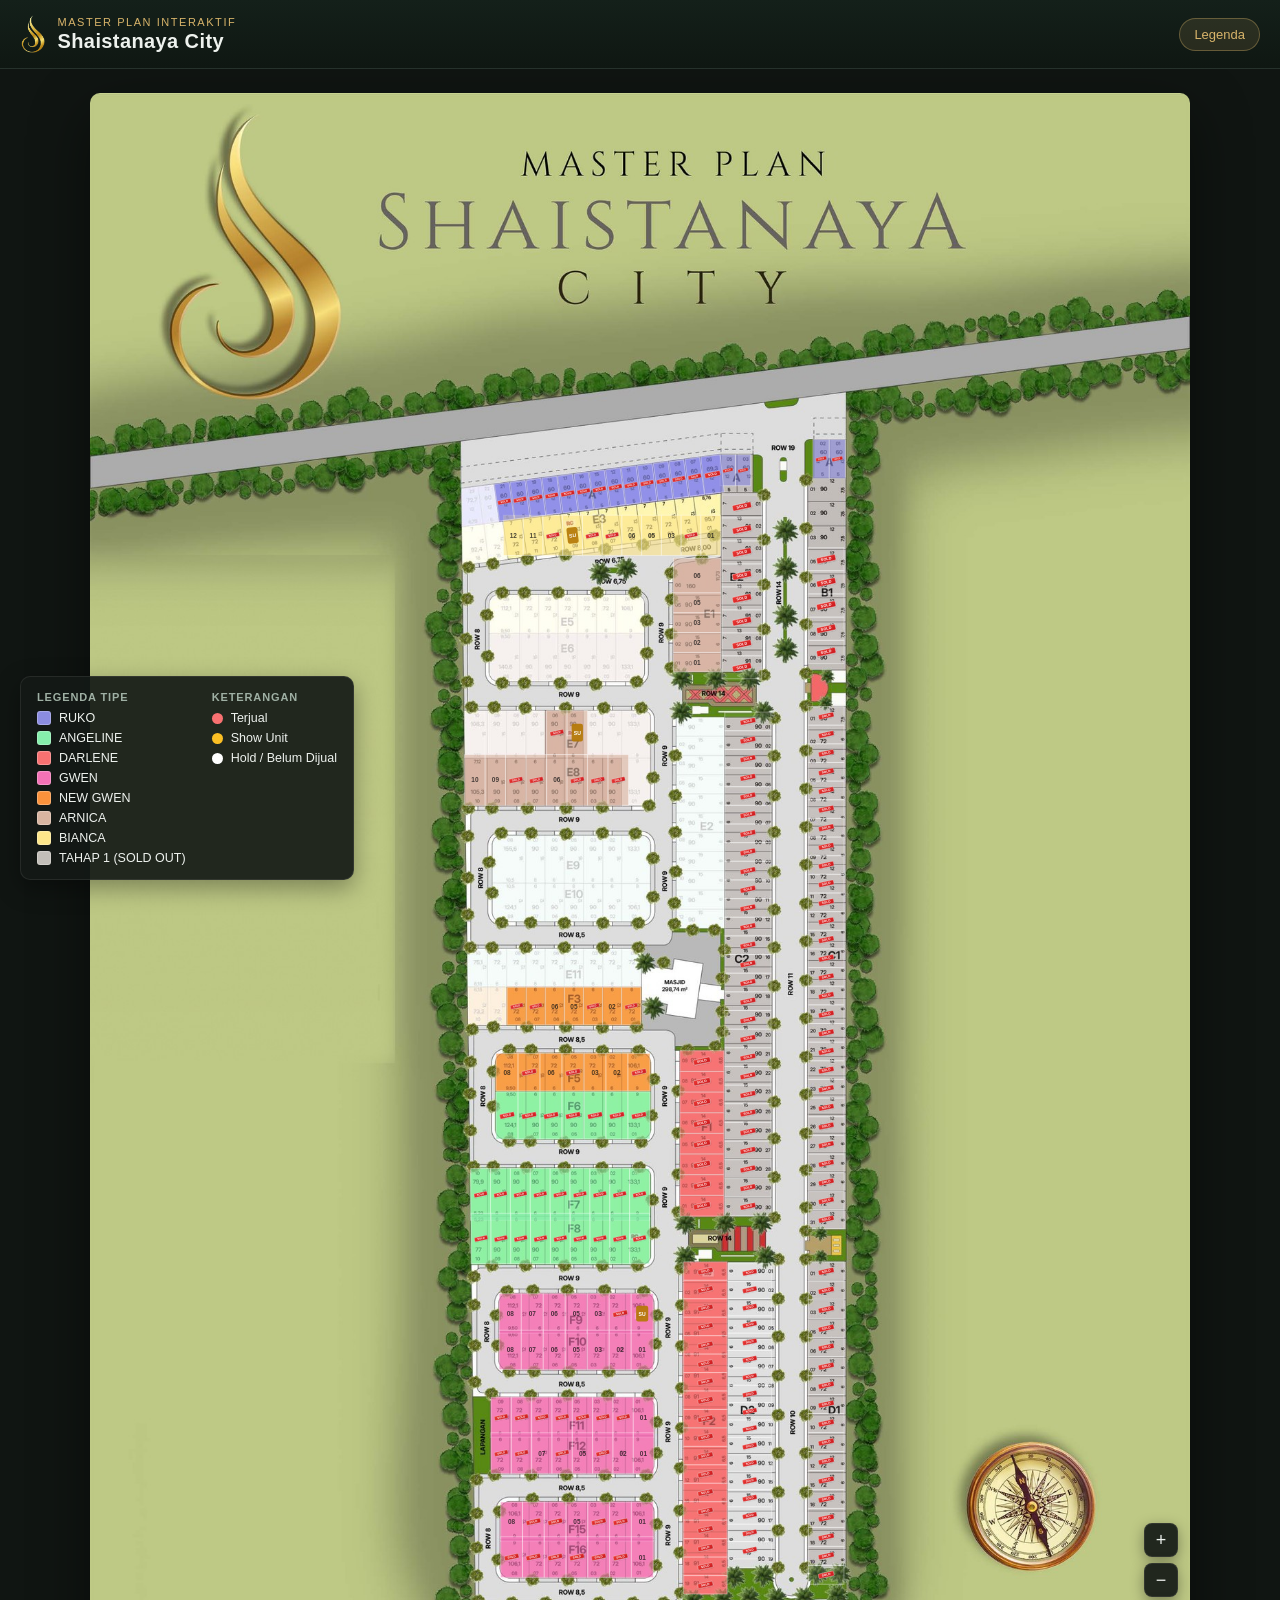
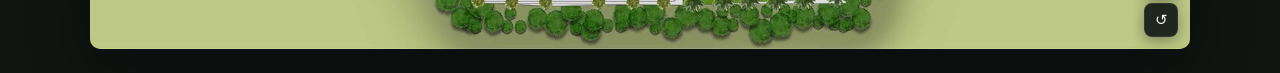
==== commit fc1ec59a: "Remove "Tersedia" from the status legend Owner asked to drop the "Tersedia" (green dot) row from the" ====
--- a/index.html
+++ b/index.html
@@ -49,7 +49,6 @@
           <div class="legend-row"><span class="dot dot--sold"></span> Terjual</div>
           <div class="legend-row"><span class="dot dot--hold"></span> Show Unit</div>
           <div class="legend-row"><span class="dot dot--unreleased"></span> Hold / Belum Dijual</div>
-          <div class="legend-row"><span class="dot dot--ready"></span> Tersedia</div>
         </div>
       </div>
     </div>
--- a/css/style.css
+++ b/css/style.css
@@ -106,10 +106,14 @@
   border-radius: var(--radius);
   overflow: hidden;
   box-shadow: 0 20px 60px rgba(0, 0, 0, 0.45);
-  /* We drive pan/pinch-zoom ourselves via Pointer Events (see js/app.js) --
-     touch-action:none stops the browser's own touch scroll/pinch-zoom from
-     fighting our JS for the same gesture. */
-  touch-action: none;
+  /* We drive pan/pinch-zoom ourselves via Pointer Events (see js/app.js). This
+     starts as pan-y (a finger dragging the map at rest scrolls the PAGE
+     normally, since there's nothing to pan yet at 1x) and js/app.js switches it
+     to none once zoomed in past 1x, so a drag then pans the map instead of
+     scrolling the page underneath it. Native pinch-zoom is excluded either way
+     (neither value grants "pinch-zoom"), so pinch always reaches our own
+     zoom handler instead of the browser's page zoom. */
+  touch-action: pan-y;
   cursor: grab;
   user-select: none;
 }
@@ -307,7 +311,6 @@
 .dot--sold { background: var(--sold); }
 .dot--hold { background: var(--hold); }
 .dot--unreleased { background: #ffffff; border: 1px solid rgba(255,255,255,0.4); }
-.dot--ready { background: var(--ready); }
 
 /* Unit popup */
 .unit-popup__backdrop {
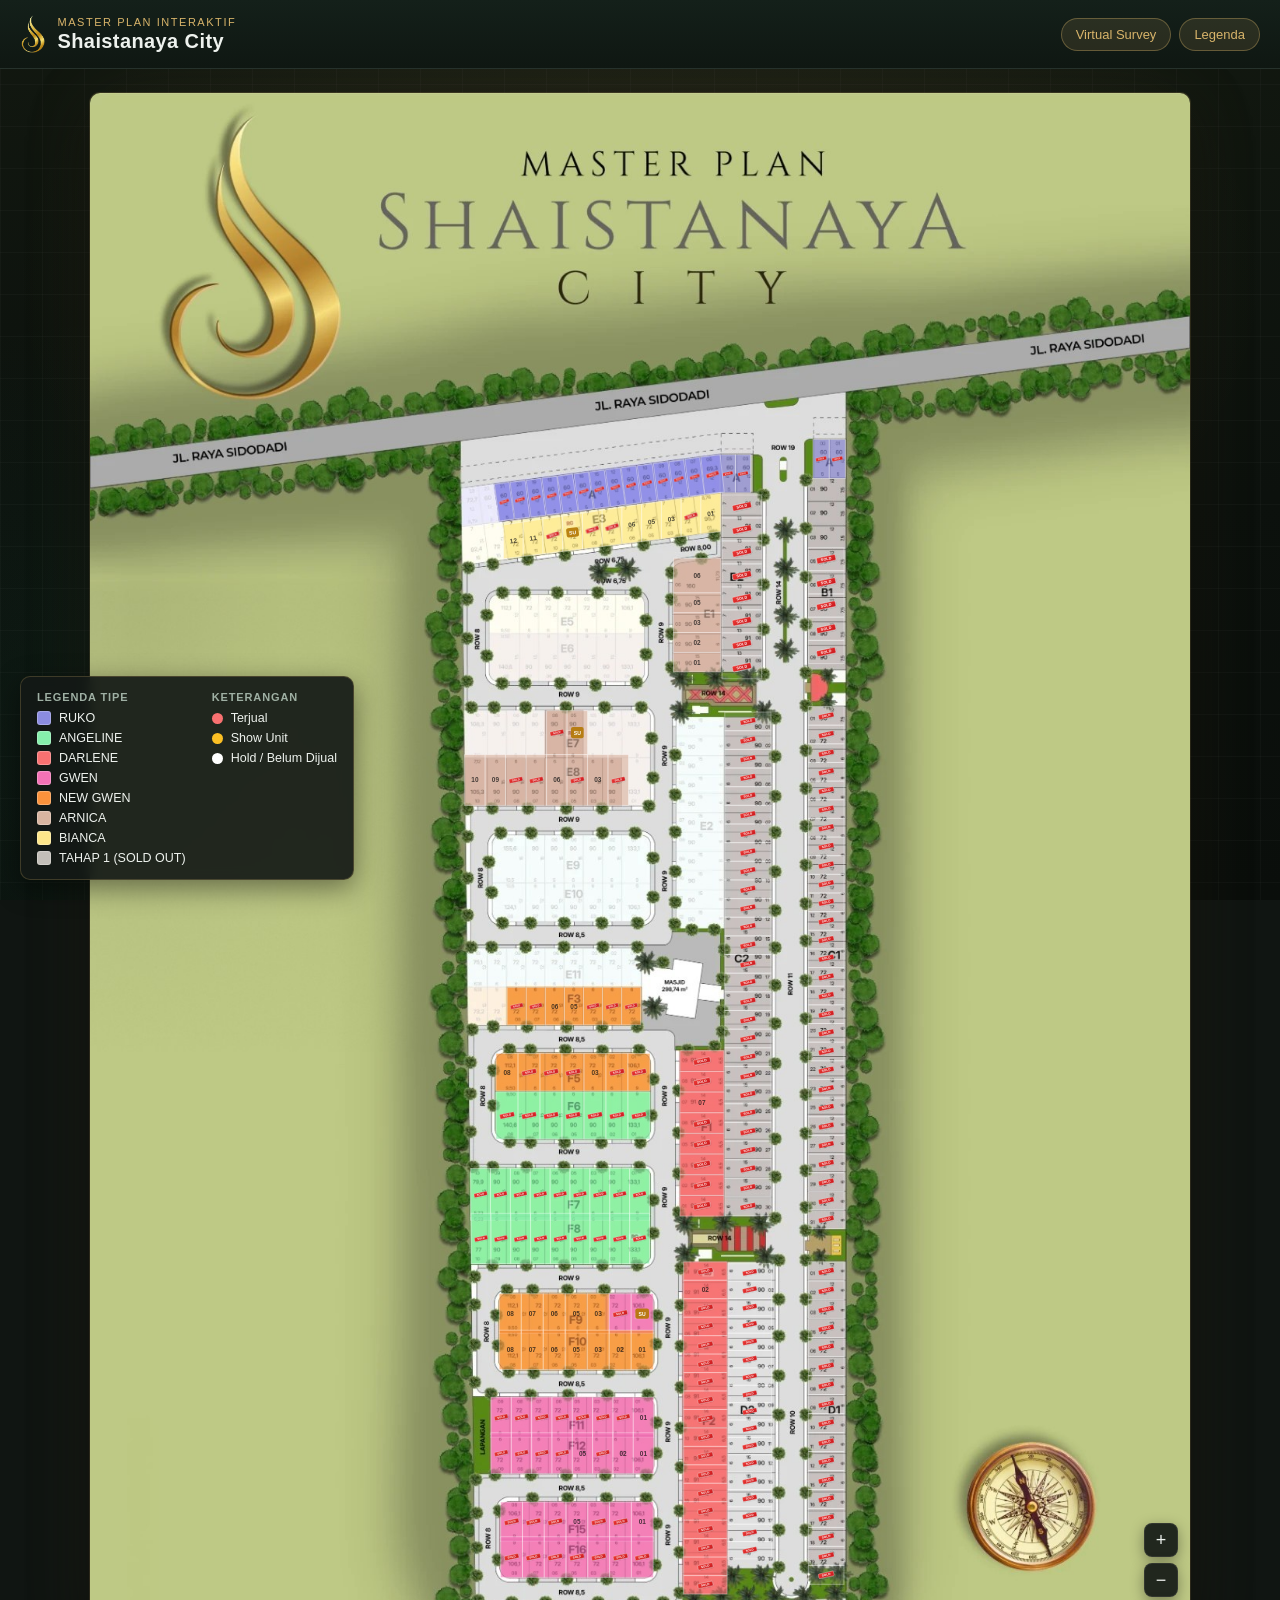
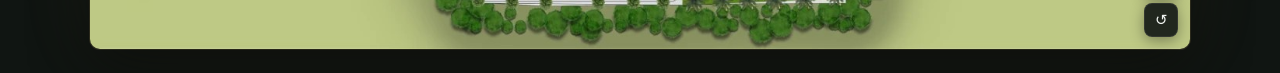
==== commit 8bfc521a: "Link masterplan topbar to virtual survey Co-Authored-By: Claude Sonnet 5.5 <noreply@anthropic.com> C" ====
--- a/index.html
+++ b/index.html
@@ -19,6 +19,7 @@
       </div>
     </div>
     <div class="topbar__actions">
+      <a class="chip-btn" href="survey/">Virtual Survey</a>
       <button id="btn-legend" class="chip-btn" type="button">Legenda</button>
     </div>
   </header>
--- a/css/style.css
+++ b/css/style.css
@@ -16,9 +16,26 @@
 
 body {
   margin: 0;
-  background: var(--bg);
   color: var(--text);
   min-height: 100vh;
+  /* Layered background: a soft gold glow centered behind where the map card
+     sits, a dimmer green glow lower-left for depth, a faint grid texture for
+     tactility, over the base dark gradient -- replaces the old flat var(--bg)
+     fill so the empty space around the card isn't a dead, featureless void. */
+  background-color: var(--bg);
+  background-image:
+    radial-gradient(ellipse 900px 560px at 50% 280px, rgba(216, 180, 106, 0.10), transparent 70%),
+    radial-gradient(ellipse 700px 700px at 8% 85%, rgba(52, 211, 153, 0.06), transparent 65%),
+    linear-gradient(
+      rgba(255, 255, 255, 0.025) 1px, transparent 1px
+    ),
+    linear-gradient(
+      90deg, rgba(255, 255, 255, 0.025) 1px, transparent 1px
+    ),
+    linear-gradient(180deg, #121810, #0c110d 55%, #0a0e0b);
+  background-size: auto, auto, 42px 42px, 42px 42px, auto;
+  background-attachment: fixed, fixed, fixed, fixed, fixed;
+  background-repeat: no-repeat, no-repeat, repeat, repeat, no-repeat;
 }
 
 .topbar {
@@ -105,7 +122,10 @@
   line-height: 0;
   border-radius: var(--radius);
   overflow: hidden;
-  box-shadow: 0 20px 60px rgba(0, 0, 0, 0.45);
+  box-shadow:
+    0 20px 60px rgba(0, 0, 0, 0.45),
+    0 0 0 1px rgba(216, 180, 106, 0.18),
+    0 0 80px rgba(216, 180, 106, 0.08);
   /* We drive pan/pinch-zoom ourselves via Pointer Events (see js/app.js). This
      starts as pan-y (a finger dragging the map at rest scrolls the PAGE
      normally, since there's nothing to pan yet at 1x) and js/app.js switches it
@@ -258,13 +278,14 @@
   left: 20px;
   bottom: 20px;
   background: var(--panel-bg);
-  border: 1px solid var(--panel-border);
+  backdrop-filter: blur(6px);
+  border: 1px solid rgba(216, 180, 106, 0.22);
   border-radius: var(--radius);
   padding: 14px 16px;
   display: flex;
   gap: 26px;
   z-index: 30;
-  box-shadow: 0 8px 24px rgba(0,0,0,0.35);
+  box-shadow: 0 8px 28px rgba(0,0,0,0.45);
   max-width: calc(100vw - 40px);
   overflow-x: auto;
 }
@@ -353,6 +374,15 @@
 }
 .unit-popup__render[hidden] { display: none; }
 
+/* Facility photos (gates, masjid, gym, etc.) are wide architectural renders, not
+   portrait house shots -- "top" (tuned for keeping a roofline in frame above) can crop
+   out their whole point. The main entrance render specifically has its "SHAISTANAYA
+   CITY" signage sitting in the lower-middle third, invisible under the default top
+   crop -- center it instead so the signage/shopfronts stay in frame. */
+.unit-popup__render--facility {
+  object-position: center;
+}
+
 .unit-popup__close {
   position: absolute;
   top: 10px;
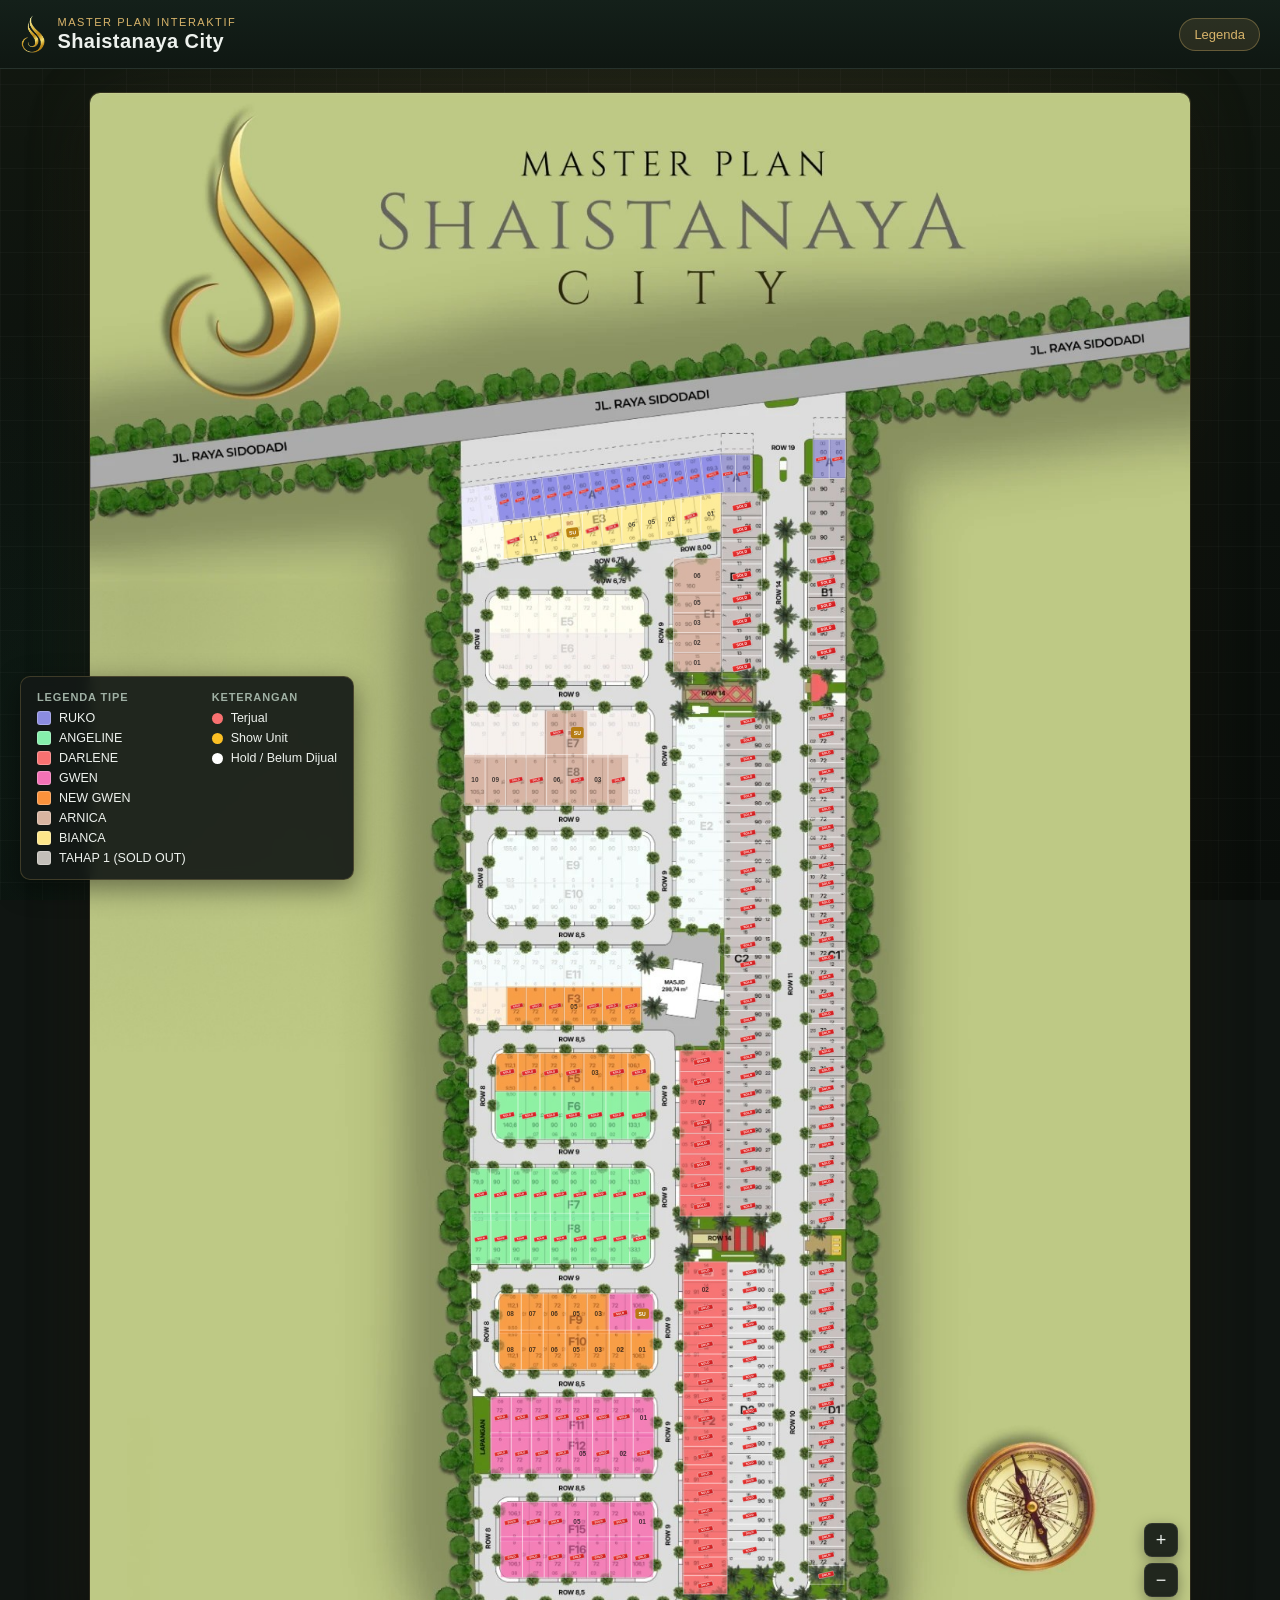
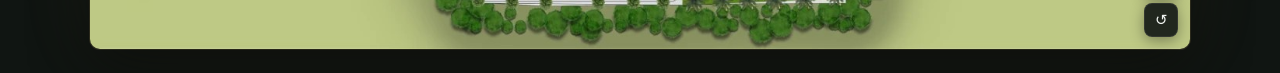
==== commit 9218f1a0: "Add 3D house view overlay with linkable models per type Co-Authored-By: Claude Sonnet 5.5 <noreply@a" ====
--- a/index.html
+++ b/index.html
@@ -19,7 +19,6 @@
       </div>
     </div>
     <div class="topbar__actions">
-      <a class="chip-btn" href="survey/">Virtual Survey</a>
       <button id="btn-legend" class="chip-btn" type="button">Legenda</button>
     </div>
   </header>
@@ -67,10 +66,23 @@
     </div>
     <div class="unit-popup__type" id="up-type">—</div>
     <div class="unit-popup__addr" id="up-addr">—</div>
+    <button class="unit-popup__view3d" id="up-view3d" type="button" hidden>Lihat Tampilan 3D</button>
   </div>
   <div class="unit-popup__backdrop" id="unit-popup-backdrop" hidden></div>
 
+  <div class="house-view" id="house-view" hidden role="dialog" aria-modal="true" aria-label="Tampilan 3D rumah">
+    <div class="house-view__bar">
+      <div>
+        <div class="house-view__code" id="hv-code">—</div>
+        <div class="house-view__type" id="hv-type">—</div>
+      </div>
+      <button class="house-view__close" id="hv-close" type="button" aria-label="Tutup">&times;</button>
+    </div>
+    <div class="house-view__body" id="hv-body"></div>
+  </div>
+
   <script src="js/data.js"></script>
+  <script src="js/models.js"></script>
   <script src="js/app.js"></script>
 </body>
 </html>
--- a/css/style.css
+++ b/css/style.css
@@ -484,3 +484,45 @@
     gap: 16px;
   }
 }
+
+/* ---------- Tampilan 3D rumah ---------- */
+.unit-popup__view3d {
+  display: block; width: calc(100% - 32px); margin: 12px 16px 16px; padding: 10px 14px;
+  border: 0; border-radius: 10px; background: #0ea5e9; color: #fff; font: inherit;
+  font-weight: 600; cursor: pointer;
+}
+.unit-popup__view3d[hidden] { display: none; }
+.unit-popup__view3d:hover { background: #0284c7; }
+
+.house-view {
+  position: fixed; inset: 0; z-index: 1000; display: flex; flex-direction: column;
+  background: rgba(8, 20, 34, 0.82); backdrop-filter: blur(6px);
+}
+.house-view[hidden] { display: none; }
+.house-view__bar {
+  display: flex; justify-content: space-between; align-items: center; gap: 12px;
+  padding: 14px 20px; color: #fff;
+}
+.house-view__code { font-size: 18px; font-weight: 700; }
+.house-view__type { font-size: 13px; opacity: .8; }
+.house-view__close {
+  width: 44px; height: 44px; border-radius: 50%; border: 0; font-size: 28px; line-height: 1;
+  background: rgba(255,255,255,.15); color: #fff; cursor: pointer;
+}
+.house-view__close:hover { background: rgba(255,255,255,.28); }
+.house-view__body {
+  flex: 1; min-height: 0; margin: 0 16px 16px; border-radius: 16px; overflow: hidden;
+  display: flex; align-items: center; justify-content: center; position: relative;
+}
+.house-view__body iframe, .house-view__body model-viewer {
+  width: 100%; height: 100%; border: 0; background: transparent;
+}
+.house-view__photo {
+  max-width: 100%; max-height: 100%; object-fit: contain; border-radius: 12px;
+  box-shadow: 0 30px 60px rgba(0,0,0,.5); animation: hv-float 4s ease-in-out infinite;
+}
+.house-view__note {
+  position: absolute; bottom: 10px; left: 0; right: 0; text-align: center;
+  color: rgba(255,255,255,.7); font-size: 12px;
+}
+@keyframes hv-float { 50% { transform: translateY(-10px); } }
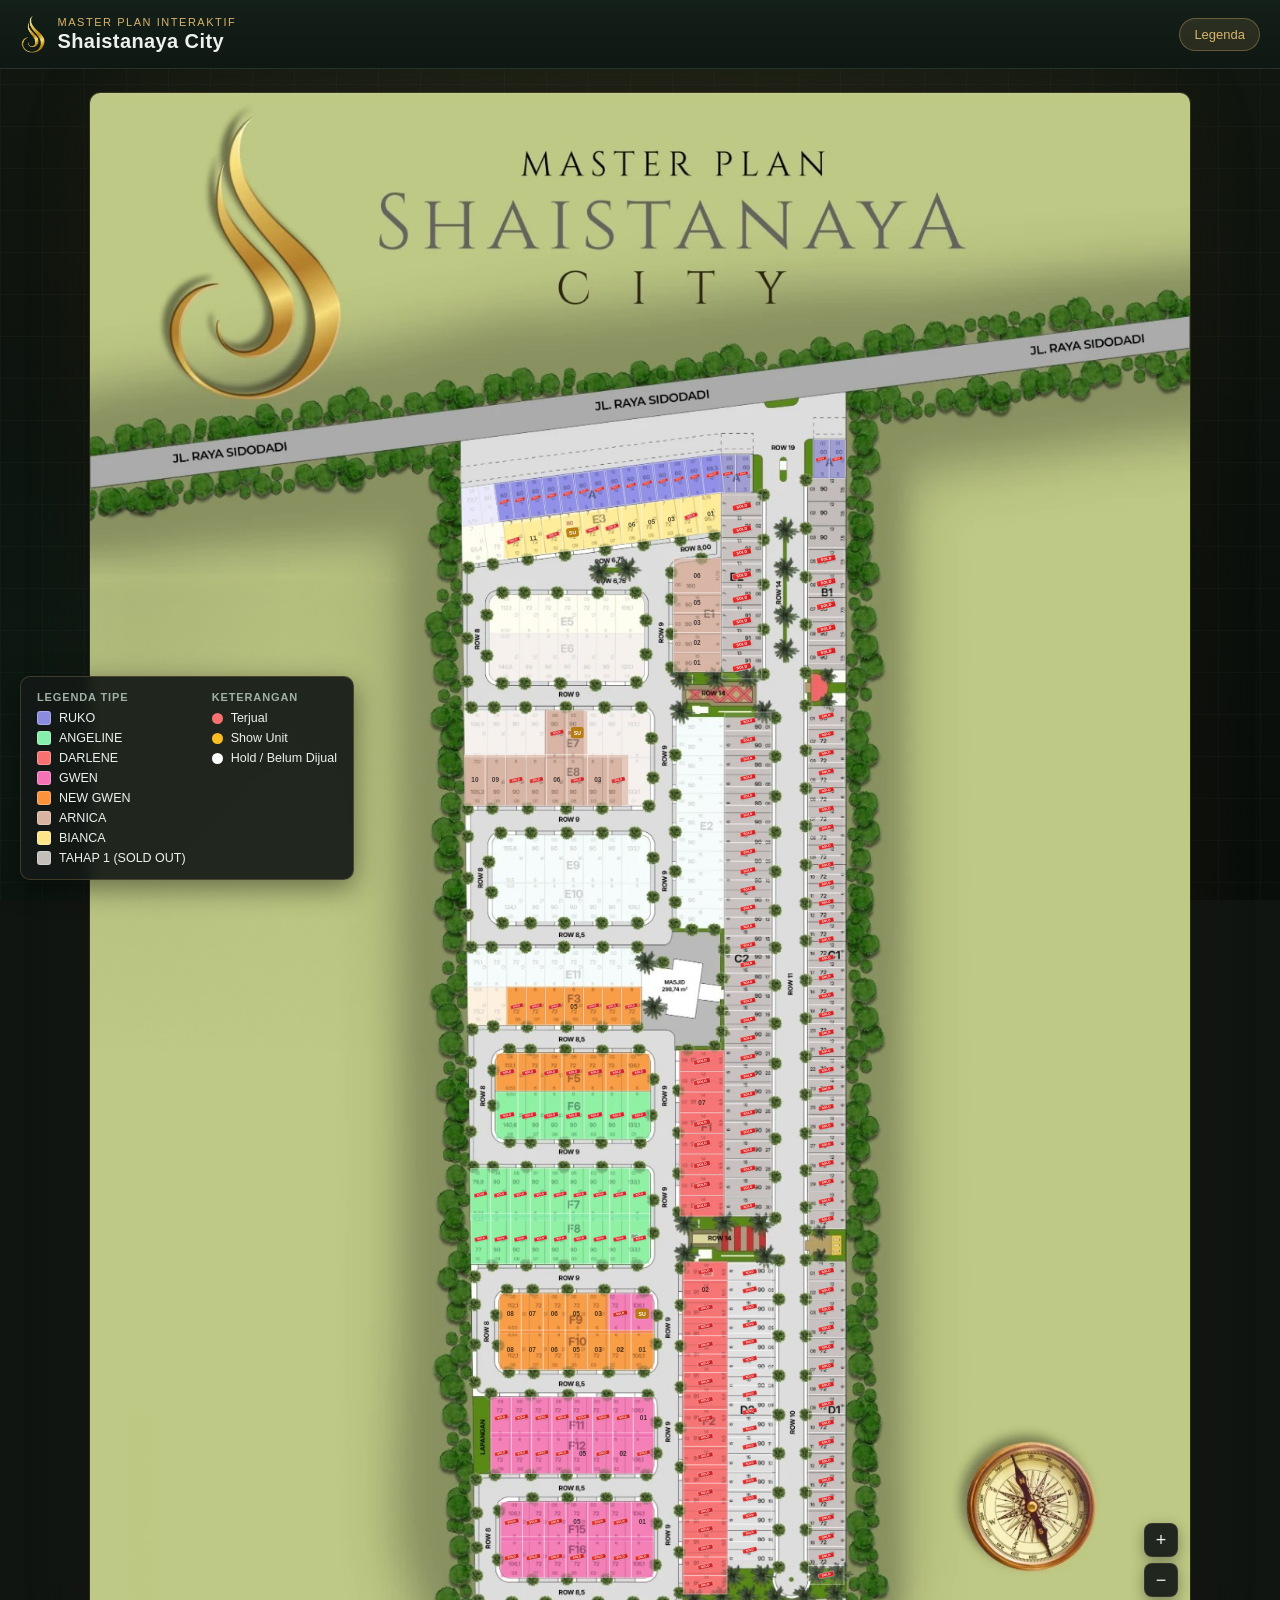
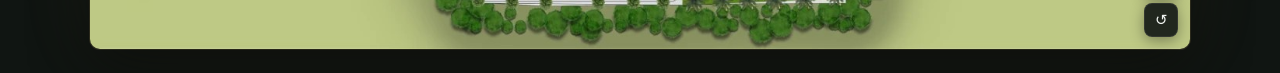
==== commit 6b3ce473: "Add 3D interior for New Gwen (rooms, furniture, real photo gallery) Co-Authored-By: Claude Sonnet 5." ====
--- a/index.html
+++ b/index.html
@@ -76,10 +76,16 @@
         <div class="house-view__code" id="hv-code">—</div>
         <div class="house-view__type" id="hv-type">—</div>
       </div>
+      <div class="house-view__tabs" id="hv-tabs" hidden>
+        <button type="button" class="hv-tab is-on" data-mode="luar">Tampak Luar</button>
+        <button type="button" class="hv-tab" data-mode="dalam">Interior</button>
+      </div>
       <button class="house-view__close" id="hv-close" type="button" aria-label="Tutup">&times;</button>
     </div>
     <div class="house-view__body" id="hv-body"></div>
   </div>
+
+  <div class="hv-lightbox" id="hv-lightbox" hidden><img id="hv-lightbox-img" alt="Foto unit contoh" /></div>
 
   <script src="js/data.js"></script>
   <script src="js/models.js"></script>
--- a/css/style.css
+++ b/css/style.css
@@ -488,11 +488,11 @@
 /* ---------- Tampilan 3D rumah ---------- */
 .unit-popup__view3d {
   display: block; width: calc(100% - 32px); margin: 12px 16px 16px; padding: 10px 14px;
-  border: 0; border-radius: 10px; background: #0ea5e9; color: #fff; font: inherit;
+  border: 1px solid #000; border-radius: 10px; background: #000; color: #fff; font: inherit;
   font-weight: 600; cursor: pointer;
 }
 .unit-popup__view3d[hidden] { display: none; }
-.unit-popup__view3d:hover { background: #0284c7; }
+.unit-popup__view3d:hover { background: #fff; color: #000; }
 
 .house-view {
   position: fixed; inset: 0; z-index: 1000; display: flex; flex-direction: column;
@@ -526,3 +526,20 @@
   color: rgba(255,255,255,.7); font-size: 12px;
 }
 @keyframes hv-float { 50% { transform: translateY(-10px); } }
+
+/* ---------- Interior 3D ---------- */
+.house-view__tabs { display: flex; gap: 4px; padding: 4px; border-radius: 999px; background: rgba(255,255,255,.14); }
+.house-view__tabs[hidden] { display: none; }
+.hv-tab { border: 0; border-radius: 999px; padding: 8px 16px; font: inherit; font-size: 13px; font-weight: 600; color: #fff; background: transparent; cursor: pointer; }
+.hv-tab.is-on { background: #fff; color: #000; }
+.hv-rooms { position: absolute; left: 0; right: 0; bottom: 12px; display: flex; flex-wrap: wrap; justify-content: center; gap: 6px; padding: 0 12px; pointer-events: none; }
+.hv-room { pointer-events: auto; border: 1px solid rgba(255,255,255,.6); border-radius: 999px; padding: 7px 14px; font: inherit; font-size: 13px; font-weight: 600; color: #fff; background: rgba(0,0,0,.55); backdrop-filter: blur(4px); cursor: pointer; }
+.hv-room.is-on { background: #fff; color: #000; }
+.hv-photos { position: absolute; right: 12px; top: 12px; display: flex; flex-direction: column; gap: 6px; max-width: 120px; }
+.hv-photos__cap { color: #fff; font-size: 11px; text-shadow: 0 1px 3px rgba(0,0,0,.8); text-align: right; }
+.hv-photos img { width: 120px; height: 80px; object-fit: cover; border-radius: 8px; border: 2px solid #fff; cursor: zoom-in; box-shadow: 0 4px 14px rgba(0,0,0,.4); }
+.hv-hint { position: absolute; left: 12px; top: 12px; color: #fff; font-size: 12px; text-shadow: 0 1px 3px rgba(0,0,0,.8); pointer-events: none; }
+.hv-lightbox { position: fixed; inset: 0; z-index: 1100; background: rgba(0,0,0,.9); display: flex; align-items: center; justify-content: center; cursor: zoom-out; }
+.hv-lightbox[hidden] { display: none; }
+.hv-lightbox img { max-width: 96vw; max-height: 92vh; object-fit: contain; }
+@media (max-width: 600px) { .hv-hint { display: none; } .hv-photos img { width: 84px; height: 56px; } .hv-room { padding: 6px 10px; font-size: 12px; } .hv-tab { padding: 7px 12px; } }
